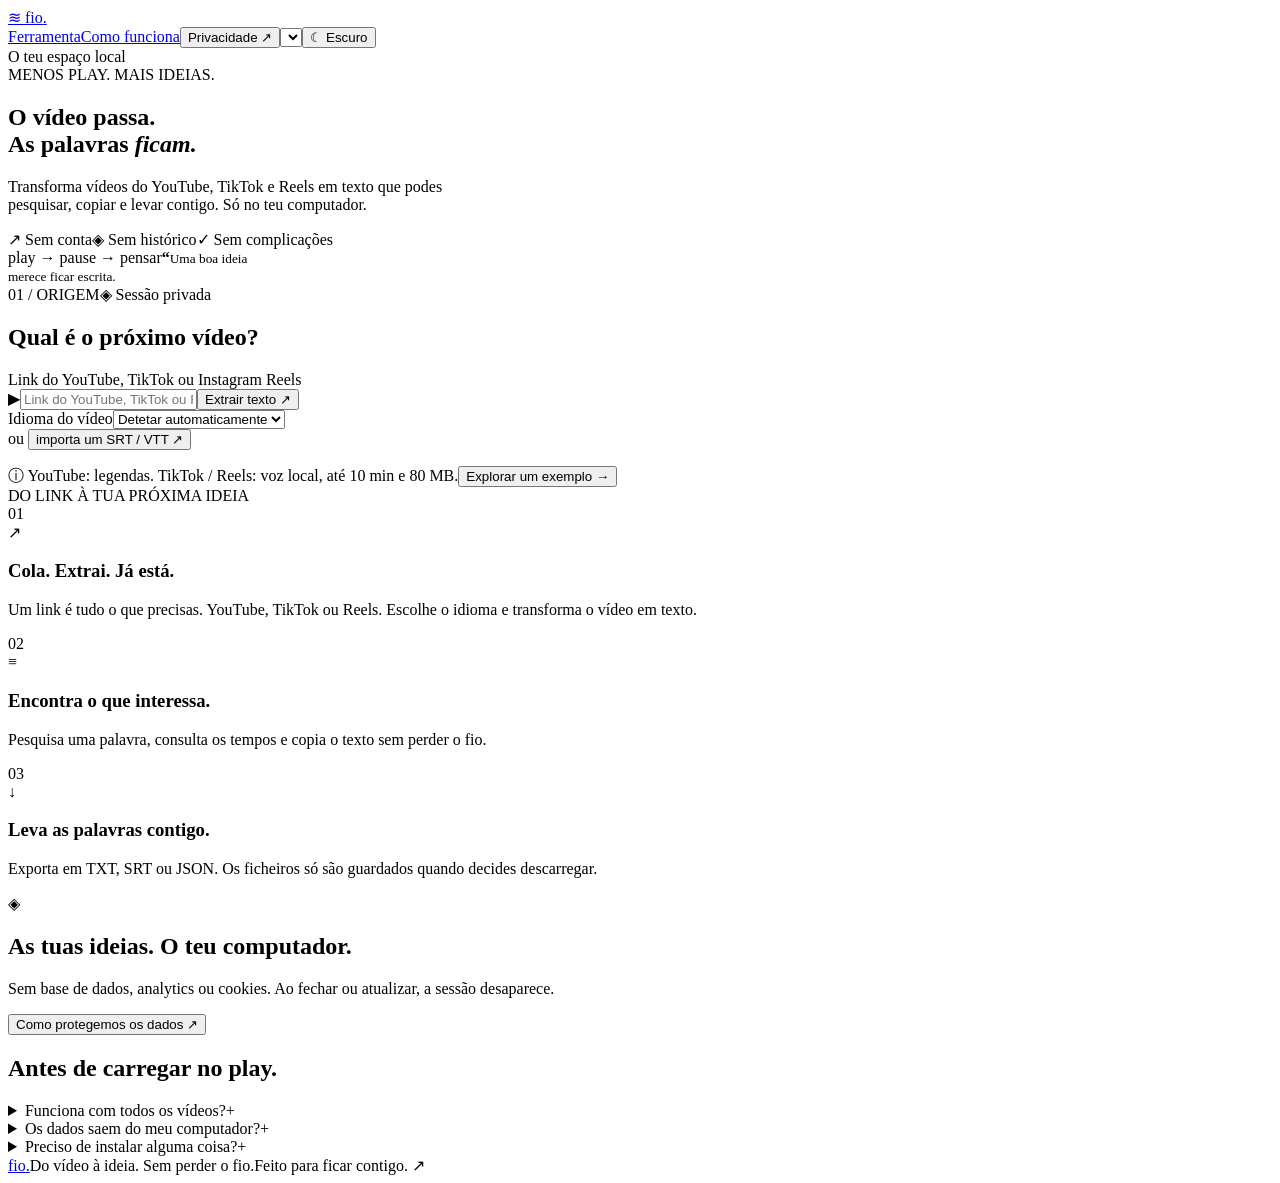
==== public/index.html @ 90cf3dcc "1 1" ====
<!doctype html>
<html lang="pt-PT">
<head><meta charset="UTF-8"><meta name="viewport" content="width=device-width,initial-scale=1"><meta name="description" content="Transforma vídeos do YouTube, TikTok e Reels em texto. Um espaço local, privado e sem histórico."><title>Fio — Do vídeo à ideia.</title><script src="/theme.js"></script><link rel="stylesheet" href="/style.css"><script src="/i18n.js" defer></script><script src="/app.js" defer></script></head>
<body>
<header><a class="brand" href="/" aria-label="Fio início"><span class="brand-icon">≋</span> fio<span class="brand-dot">.</span></a><nav><a href="#workspace">Ferramenta</a><a href="#how">Como funciona</a><button class="text-button" id="privacy">Privacidade ↗</button><select id="site-language" aria-label="Idioma do site"></select><button id="theme-toggle" class="subtle" type="button" aria-label="Alternar tema">☾ Escuro</button></nav><span class="local-pill"><i></i> O teu espaço local</span></header>
<main>
<section class="hero"><div class="eyebrow"><span></span> MENOS PLAY. MAIS IDEIAS.</div><h1>O vídeo passa.<br>As palavras <em>ficam.</em></h1><p>Transforma vídeos do YouTube, TikTok e Reels em texto que podes<br class="desktop"> pesquisar, copiar e levar contigo. Só no teu computador.</p><div class="hero-tags"><span>↗ Sem conta</span><span>◈ Sem histórico</span><span>✓ Sem complicações</span></div><div class="orbit" aria-hidden="true"><span>play → pause → pensar</span><b>“</b><small>Uma boa ideia<br>merece ficar escrita.</small></div></section>
<section id="workspace" class="workspace" aria-label="Extrair transcrição"><div class="card-heading"><span class="step">01 / ORIGEM</span><span class="private-label">◈ Sessão privada</span></div><h2>Qual é o próximo vídeo?</h2><form id="extract-form"><label for="url" class="sr-only">Link do YouTube, TikTok ou Instagram Reels</label><div class="url-row"><span class="play-icon">▶</span><input id="url" type="text" placeholder="Link do YouTube, TikTok ou Reels…" autocomplete="off" spellcheck="false" required maxlength="2048"><button class="primary" id="extract" type="submit">Extrair texto <span>↗</span></button></div><div class="form-bottom"><div class="language-control"><span>Idioma do vídeo</span><select id="language" aria-label="Idioma do vídeo"><option value="auto">Detetar automaticamente</option><option value="pt">Português</option><option value="en">Inglês</option><option value="es">Espanhol</option><option value="fr">Francês</option><option value="de">Alemão</option></select></div><span>ou <button type="button" id="import" class="text-button">importa um SRT / VTT ↗</button></span></div></form><input id="file" type="file" accept=".srt,.vtt" hidden><p id="status" role="status" aria-live="polite"></p><div class="workspace-foot"><span>ⓘ YouTube: legendas. TikTok / Reels: voz local, até 10 min e 80 MB.</span><button id="demo" class="text-button">Explorar um exemplo →</button></div></section>
<section class="result" id="result" hidden><div class="result-top"><div><span class="step">02 / AS PALAVRAS</span><h2 id="result-title">A tua transcrição</h2><p id="metadata"></p></div><button id="clear" class="subtle">Limpar sessão ×</button></div><div class="toolbar"><label class="search"><span>⌕</span><input id="search" type="search" placeholder="Pesquisar no texto…" aria-label="Pesquisar no texto"></label><label class="toggle"><input id="timestamps" type="checkbox" checked> Tempos</label><button id="copy" class="subtle">Copiar</button><select id="format" aria-label="Formato de exportação"><option value="txt">TXT</option><option value="srt">SRT</option><option value="json">JSON</option></select><button id="download" class="primary">Descarregar ↓</button></div><div id="segments" class="segments"></div><div class="result-foot"><span id="count"></span><span>Disponível apenas nesta sessão.</span></div></section>
<section class="benefits" id="how"><div class="section-label">DO LINK À TUA PRÓXIMA IDEIA</div><div class="benefit-grid"><article><span class="number">01</span><div class="line-icon">↗</div><h3>Cola. Extrai. Já está.</h3><p>Um link é tudo o que precisas. YouTube, TikTok ou Reels. Escolhe o idioma e transforma o vídeo em texto.</p></article><article><span class="number">02</span><div class="line-icon">≡</div><h3>Encontra o que interessa.</h3><p>Pesquisa uma palavra, consulta os tempos e copia o texto sem perder o fio.</p></article><article><span class="number">03</span><div class="line-icon">↓</div><h3>Leva as palavras contigo.</h3><p>Exporta em TXT, SRT ou JSON. Os ficheiros só são guardados quando decides descarregar.</p></article></div></section>
<section class="privacy-banner"><span class="privacy-symbol">◈</span><div><h2>As tuas ideias. O teu computador.</h2><p>Sem base de dados, analytics ou cookies. Ao fechar ou atualizar, a sessão desaparece.</p></div><button id="privacy-more" class="text-button">Como protegemos os dados ↗</button></section>
<section class="faq"><h2>Antes de carregar no play.</h2><details><summary>Funciona com todos os vídeos?<span>+</span></summary><p>YouTube requer legendas acessíveis. TikTok e Reels usam reconhecimento de voz local até 10 minutos e 80 MB. Vídeos restritos ou bloqueados podem falhar. O reconhecimento pode conter erros.</p></details><details><summary>Os dados saem do meu computador?<span>+</span></summary><p>O serviço local contacta a plataforma do vídeo, que recebe o pedido e o teu IP. Áudio e transcrições não são enviados a serviços de transcrição. O modelo de voz (~150 MB) é descarregado na primeira utilização e guardado localmente.</p></details><details><summary>Preciso de instalar alguma coisa?<span>+</span></summary><p>Inicia o serviço Python no teu computador e abre o site. Importar SRT/VTT, pesquisar e exportar funciona no navegador.</p></details></section>
</main><footer><a class="brand" href="/">fio<span class="brand-dot">.</span></a><span>Do vídeo à ideia. Sem perder o fio.</span><span>Feito para ficar contigo. ↗</span></footer>
<dialog id="privacy-dialog"><button id="close-dialog" class="subtle">Fechar ×</button><span class="step">PRIVACIDADE, SEM RODAPÉS PEQUENINOS</span><h2>O controlo fica contigo.</h2><p>As transcrições ficam em memória. Só as preferências de tema e idioma do site são guardadas no navegador. Sem cookies, analytics ou histórico.</p><p>O serviço local contacta a plataforma do vídeo, que recebe o pedido e o teu IP. Áudio e transcrições não são enviados a serviços de transcrição. O modelo de voz (~150 MB) é descarregado na primeira utilização e guardado localmente.</p><p>Descarregar guarda um ficheiro no teu dispositivo. Fechar ou atualizar limpa a sessão, sem garantia de eliminação forense. Não é um serviço offline nem anónimo.</p></dialog><div id="toast" role="status"></div>
</body></html>
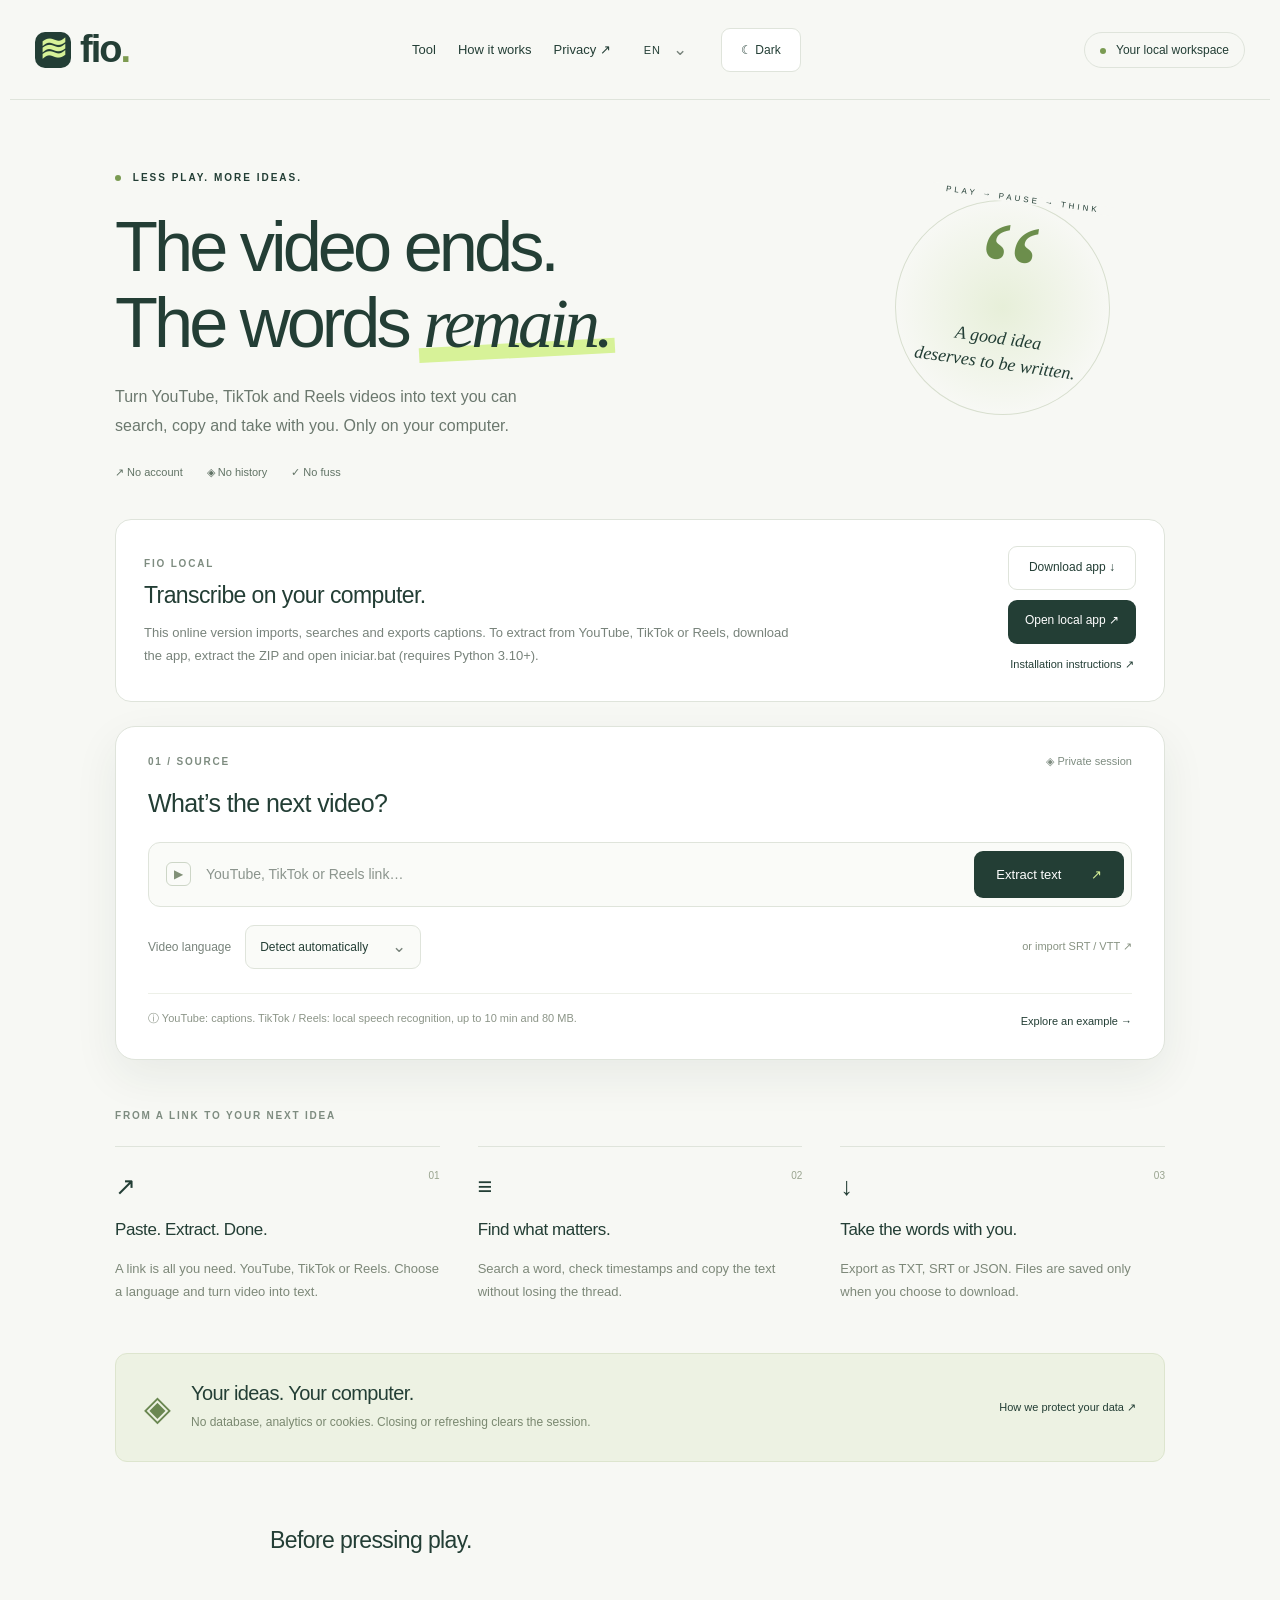
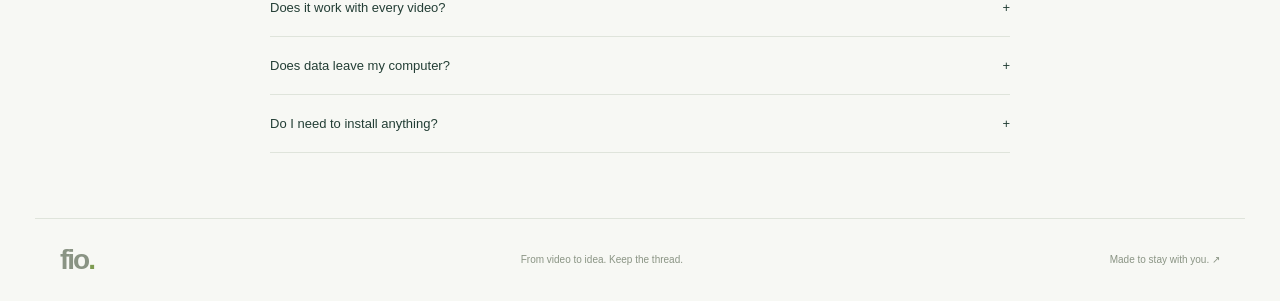
==== commit 07948f5d: "Publish Fio interface on GitHub Pages with local transcription handoff" ====
--- a/public/index.html
+++ b/public/index.html
@@ -1,15 +1,16 @@
 <!doctype html>
 <html lang="pt-PT">
-<head><meta charset="UTF-8"><meta name="viewport" content="width=device-width,initial-scale=1"><meta name="description" content="Transforma vídeos do YouTube, TikTok e Reels em texto. Um espaço local, privado e sem histórico."><title>Fio — Do vídeo à ideia.</title><script src="/theme.js"></script><link rel="stylesheet" href="/style.css"><script src="/i18n.js" defer></script><script src="/app.js" defer></script></head>
+<head><meta charset="UTF-8"><meta name="viewport" content="width=device-width,initial-scale=1"><meta name="description" content="Transforma vídeos do YouTube, TikTok e Reels em texto. Um espaço local, privado e sem histórico."><title>Fio — Do vídeo à ideia.</title><script src="./theme.js"></script><link rel="stylesheet" href="./style.css"><script src="./i18n.js" defer></script><script src="./app.js" defer></script></head>
 <body>
-<header><a class="brand" href="/" aria-label="Fio início"><span class="brand-icon">≋</span> fio<span class="brand-dot">.</span></a><nav><a href="#workspace">Ferramenta</a><a href="#how">Como funciona</a><button class="text-button" id="privacy">Privacidade ↗</button><select id="site-language" aria-label="Idioma do site"></select><button id="theme-toggle" class="subtle" type="button" aria-label="Alternar tema">☾ Escuro</button></nav><span class="local-pill"><i></i> O teu espaço local</span></header>
+<header><a class="brand" href="./" aria-label="Fio início"><span class="brand-icon">≋</span> fio<span class="brand-dot">.</span></a><nav><a href="#workspace">Ferramenta</a><a href="#how">Como funciona</a><button class="text-button" id="privacy">Privacidade ↗</button><select id="site-language" aria-label="Idioma do site"></select><button id="theme-toggle" class="subtle" type="button" aria-label="Alternar tema">☾ Escuro</button></nav><span class="local-pill"><i></i> O teu espaço local</span></header>
 <main>
 <section class="hero"><div class="eyebrow"><span></span> MENOS PLAY. MAIS IDEIAS.</div><h1>O vídeo passa.<br>As palavras <em>ficam.</em></h1><p>Transforma vídeos do YouTube, TikTok e Reels em texto que podes<br class="desktop"> pesquisar, copiar e levar contigo. Só no teu computador.</p><div class="hero-tags"><span>↗ Sem conta</span><span>◈ Sem histórico</span><span>✓ Sem complicações</span></div><div class="orbit" aria-hidden="true"><span>play → pause → pensar</span><b>“</b><small>Uma boa ideia<br>merece ficar escrita.</small></div></section>
+<section id="local-setup" class="local-setup" hidden aria-labelledby="local-setup-title"><div><span class="step">FIO LOCAL</span><h2 id="local-setup-title">Transcreve no teu computador.</h2><p>Esta versão online permite importar, pesquisar e exportar legendas. Para extrair de YouTube, TikTok ou Reels, descarrega a aplicação, extrai o ZIP e abre iniciar.bat (requer Python 3.10+).</p></div><div class="local-actions"><a class="subtle" href="https://github.com/JoaoPedroParreira/Transcripts/archive/refs/heads/main.zip">Descarregar aplicação ↓</a><a class="primary" id="local-open" href="http://127.0.0.1:8765/" target="_blank" rel="noopener noreferrer">Abrir aplicação local ↗</a><a class="text-button" href="https://github.com/JoaoPedroParreira/Transcripts#iniciar-no-windows" target="_blank" rel="noopener noreferrer">Instruções de instalação ↗</a></div></section>
 <section id="workspace" class="workspace" aria-label="Extrair transcrição"><div class="card-heading"><span class="step">01 / ORIGEM</span><span class="private-label">◈ Sessão privada</span></div><h2>Qual é o próximo vídeo?</h2><form id="extract-form"><label for="url" class="sr-only">Link do YouTube, TikTok ou Instagram Reels</label><div class="url-row"><span class="play-icon">▶</span><input id="url" type="text" placeholder="Link do YouTube, TikTok ou Reels…" autocomplete="off" spellcheck="false" required maxlength="2048"><button class="primary" id="extract" type="submit">Extrair texto <span>↗</span></button></div><div class="form-bottom"><div class="language-control"><span>Idioma do vídeo</span><select id="language" aria-label="Idioma do vídeo"><option value="auto">Detetar automaticamente</option><option value="pt">Português</option><option value="en">Inglês</option><option value="es">Espanhol</option><option value="fr">Francês</option><option value="de">Alemão</option></select></div><span>ou <button type="button" id="import" class="text-button">importa um SRT / VTT ↗</button></span></div></form><input id="file" type="file" accept=".srt,.vtt" hidden><p id="status" role="status" aria-live="polite"></p><div class="workspace-foot"><span>ⓘ YouTube: legendas. TikTok / Reels: voz local, até 10 min e 80 MB.</span><button id="demo" class="text-button">Explorar um exemplo →</button></div></section>
 <section class="result" id="result" hidden><div class="result-top"><div><span class="step">02 / AS PALAVRAS</span><h2 id="result-title">A tua transcrição</h2><p id="metadata"></p></div><button id="clear" class="subtle">Limpar sessão ×</button></div><div class="toolbar"><label class="search"><span>⌕</span><input id="search" type="search" placeholder="Pesquisar no texto…" aria-label="Pesquisar no texto"></label><label class="toggle"><input id="timestamps" type="checkbox" checked> Tempos</label><button id="copy" class="subtle">Copiar</button><select id="format" aria-label="Formato de exportação"><option value="txt">TXT</option><option value="srt">SRT</option><option value="json">JSON</option></select><button id="download" class="primary">Descarregar ↓</button></div><div id="segments" class="segments"></div><div class="result-foot"><span id="count"></span><span>Disponível apenas nesta sessão.</span></div></section>
 <section class="benefits" id="how"><div class="section-label">DO LINK À TUA PRÓXIMA IDEIA</div><div class="benefit-grid"><article><span class="number">01</span><div class="line-icon">↗</div><h3>Cola. Extrai. Já está.</h3><p>Um link é tudo o que precisas. YouTube, TikTok ou Reels. Escolhe o idioma e transforma o vídeo em texto.</p></article><article><span class="number">02</span><div class="line-icon">≡</div><h3>Encontra o que interessa.</h3><p>Pesquisa uma palavra, consulta os tempos e copia o texto sem perder o fio.</p></article><article><span class="number">03</span><div class="line-icon">↓</div><h3>Leva as palavras contigo.</h3><p>Exporta em TXT, SRT ou JSON. Os ficheiros só são guardados quando decides descarregar.</p></article></div></section>
 <section class="privacy-banner"><span class="privacy-symbol">◈</span><div><h2>As tuas ideias. O teu computador.</h2><p>Sem base de dados, analytics ou cookies. Ao fechar ou atualizar, a sessão desaparece.</p></div><button id="privacy-more" class="text-button">Como protegemos os dados ↗</button></section>
 <section class="faq"><h2>Antes de carregar no play.</h2><details><summary>Funciona com todos os vídeos?<span>+</span></summary><p>YouTube requer legendas acessíveis. TikTok e Reels usam reconhecimento de voz local até 10 minutos e 80 MB. Vídeos restritos ou bloqueados podem falhar. O reconhecimento pode conter erros.</p></details><details><summary>Os dados saem do meu computador?<span>+</span></summary><p>O serviço local contacta a plataforma do vídeo, que recebe o pedido e o teu IP. Áudio e transcrições não são enviados a serviços de transcrição. O modelo de voz (~150 MB) é descarregado na primeira utilização e guardado localmente.</p></details><details><summary>Preciso de instalar alguma coisa?<span>+</span></summary><p>Inicia o serviço Python no teu computador e abre o site. Importar SRT/VTT, pesquisar e exportar funciona no navegador.</p></details></section>
-</main><footer><a class="brand" href="/">fio<span class="brand-dot">.</span></a><span>Do vídeo à ideia. Sem perder o fio.</span><span>Feito para ficar contigo. ↗</span></footer>
+</main><footer><a class="brand" href="./">fio<span class="brand-dot">.</span></a><span>Do vídeo à ideia. Sem perder o fio.</span><span>Feito para ficar contigo. ↗</span></footer>
 <dialog id="privacy-dialog"><button id="close-dialog" class="subtle">Fechar ×</button><span class="step">PRIVACIDADE, SEM RODAPÉS PEQUENINOS</span><h2>O controlo fica contigo.</h2><p>As transcrições ficam em memória. Só as preferências de tema e idioma do site são guardadas no navegador. Sem cookies, analytics ou histórico.</p><p>O serviço local contacta a plataforma do vídeo, que recebe o pedido e o teu IP. Áudio e transcrições não são enviados a serviços de transcrição. O modelo de voz (~150 MB) é descarregado na primeira utilização e guardado localmente.</p><p>Descarregar guarda um ficheiro no teu dispositivo. Fechar ou atualizar limpa a sessão, sem garantia de eliminação forense. Não é um serviço offline nem anónimo.</p></dialog><div id="toast" role="status"></div>
 </body></html>
--- a/public/style.css
+++ b/public/style.css
@@ -0,0 +1,87 @@
+:root{--paper:#f7f8f4;--ink:#233e35;--muted:#78837b;--line:#dfe4db;--green:#d7f298;--white:#fff;--sans:Arial,Helvetica,sans-serif}*{box-sizing:border-box}html{scroll-behavior:smooth}body{margin:0;background:var(--paper);color:var(--ink);font:15px var(--sans)}button,input,select{font:inherit}button,a,select{ -webkit-tap-highlight-color:transparent}button{cursor:pointer}a{color:inherit;text-decoration:none}button:focus-visible,a:focus-visible,input:focus-visible,select:focus-visible,summary:focus-visible{outline:3px solid #78a650;outline-offset:4px}header{height:100px;max-width:1260px;margin:auto;display:flex;align-items:center;justify-content:space-between;border-bottom:1px solid var(--line);padding:0 25px}.brand{display:flex;align-items:center;font-size:38px;font-weight:800;letter-spacing:-2px}.brand-icon{background:var(--ink);color:var(--green);font-size:34px;line-height:33px;width:36px;height:36px;border-radius:10px;margin-right:9px;text-align:center;letter-spacing:0}.brand-dot{color:#7d9b50}nav{display:flex;align-items:center;gap:32px;font-size:13px}.text-button{border:0;background:transparent;color:inherit;padding:4px 0;font-size:13px}.text-button:hover{text-decoration:underline}.local-pill{border:1px solid var(--line);border-radius:25px;padding:10px 15px;font-size:12px}.local-pill i,.eyebrow span{display:inline-block;width:6px;height:6px;background:#7a9b52;border-radius:50%;margin-right:7px}main{max-width:1100px;margin:auto;padding:0 25px}.hero{padding:72px 0 40px;position:relative}.eyebrow{font-size:10px;letter-spacing:2px;font-weight:700}h1{font-size:clamp(48px,5.5vw,76px);font-weight:500;letter-spacing:-4px;line-height:1.08;margin:26px 0 22px}h1 em{font-family:Georgia,serif;font-weight:400;position:relative;z-index:0}h1 em:after{content:'';position:absolute;left:-2%;bottom:5%;height:15px;width:105%;background:var(--green);z-index:-1;transform:rotate(-3deg)}.hero p{color:#6b786e;font-size:16px;line-height:1.8}.hero-tags{display:flex;gap:24px;margin-top:25px;font-size:11px;color:#617365}.orbit{position:absolute;right:55px;top:100px;width:215px;height:215px;border:1px solid #d8dfcf;border-radius:50%;background:radial-gradient(ellipse at center,#e7efd9,transparent 70%);transform:rotate(8deg);text-align:center}.orbit>span{position:absolute;top:-8px;left:20px;background:var(--paper);padding:0 14px;text-transform:uppercase;font-size:8px;letter-spacing:3px}.orbit b{display:block;font:140px Georgia;line-height:140px;height:125px;color:#6c8e4c}.orbit small{font:italic 18px Georgia;line-height:1.4}.workspace{background:white;border:1px solid var(--line);border-radius:17px;padding:28px 32px;box-shadow:0 10px 35px #233e3505}.card-heading{display:flex;justify-content:space-between;align-items:center}.step,.section-label{font-size:10px;letter-spacing:1.8px;color:#7e8c80;font-weight:700}.private-label{font-size:11px;color:#7e8c80}h2{font-size:23px;font-weight:500;letter-spacing:-.6px}.workspace h2{margin:18px 0 21px}.url-row{display:flex;align-items:center;border:1px solid #cfd8c8;padding:7px;border-radius:9px;background:#fbfcf9;gap:12px}.play-icon{font-size:12px;color:#819077;border:1px solid #cdd6c7;border-radius:6px;padding:4px 7px;margin-left:10px}input{min-width:0;color:var(--ink)}.url-row input{flex:1;border:0;background:transparent;padding:12px 0;outline-offset:0;font-size:14px}.url-row input::placeholder{color:#9aa498}.primary{border:0;background:var(--ink);color:white;padding:16px 22px;border-radius:6px;font-size:13px;white-space:nowrap}.primary span{margin-left:26px;color:var(--green)}.primary:hover{background:#365b47}.primary:disabled{opacity:.6;cursor:wait}.form-bottom{display:flex;justify-content:space-between;margin:17px 0 20px;align-items:center;font-size:11px;color:#889383}select{border:0;background:transparent;color:var(--ink);font-size:12px;padding:5px;max-width:100%}.form-bottom label{display:flex;gap:10px;align-items:center}.form-bottom .text-button{font-size:11px}.workspace-foot{border-top:1px solid #edf0e8;padding-top:17px;display:flex;justify-content:space-between;font-size:11px;color:#8c9588}.workspace-foot button{font-size:11px;color:var(--ink)}#status{font-size:13px;line-height:1.6;color:#7b4b25}#status:empty{display:none}.benefits{padding:50px 0}.section-label{margin-bottom:25px}.benefit-grid{display:grid;grid-template-columns:repeat(3,1fr);gap:38px}.benefit-grid article{position:relative;border-top:1px solid var(--line);padding-top:25px}.number{position:absolute;right:0;top:23px;font-size:10px;color:#99a48f}.line-icon{font-size:25px;margin-bottom:19px}.benefit-grid h3{font-weight:500;font-size:17px;letter-spacing:-.4px}.benefit-grid p{color:#7d8879;font-size:13px;line-height:1.8;margin-bottom:0}.privacy-banner{border:1px solid #dde5ce;background:#edf2e3;border-radius:12px;padding:28px;display:flex;gap:20px;align-items:center}.privacy-symbol{font-size:35px;color:#6a8751}.privacy-banner h2{font-size:20px;margin:0 0 8px}.privacy-banner p{font-size:12px;color:#7a8870;margin:0;line-height:1.6}.privacy-banner button{margin-left:auto;white-space:nowrap;font-size:11px}.faq{max-width:740px;margin:65px auto}.faq h2{margin-bottom:25px}details{border-bottom:1px solid var(--line);font-size:13px}summary{padding:21px 0;cursor:pointer;list-style:none;display:flex;justify-content:space-between}details p{line-height:1.8;color:#6b786e;margin:0 0 22px}footer{max-width:1210px;border-top:1px solid var(--line);margin:0 auto;display:flex;align-items:center;justify-content:space-between;padding:25px;font-size:10px;color:#8a9484}footer .brand{font-size:28px}.result{margin-top:24px;border:1px solid var(--line);background:white;border-radius:14px;padding:28px}.result-top{display:flex;justify-content:space-between;align-items:center}.result-top h2{margin-bottom:8px}.result-top p{font-size:12px;color:var(--muted)}.subtle{border:1px solid var(--line);background:white;color:var(--ink);padding:10px 13px;border-radius:6px;font-size:12px}.toolbar{display:flex;gap:10px;align-items:center;padding:20px 0;border-bottom:1px solid var(--line);flex-wrap:wrap}.search{display:flex;gap:10px;align-items:center;flex:1;border:1px solid var(--line);border-radius:6px;padding:11px}.search input{border:0;width:100%;font-size:13px;background:transparent}.toggle{font-size:12px;display:flex;align-items:center;gap:6px}.toggle input{accent-color:var(--ink)}.segments{max-height:500px;overflow:auto;padding-top:15px}.segment{display:flex;gap:24px;padding:12px 4px;font-size:14px;line-height:1.8;border-bottom:1px solid #f3f5ef}.segment a{font-size:11px;font-family:monospace;color:#7b9257;padding-top:3px}.segment p{margin:0;white-space:pre-wrap}.result-foot{display:flex;justify-content:space-between;border-top:1px solid var(--line);padding-top:18px;margin-top:15px;font-size:11px;color:var(--muted)}mark{background:var(--green);color:inherit}dialog{max-width:560px;border:1px solid var(--line);border-radius:15px;padding:35px;color:var(--ink);background:var(--paper)}dialog::backdrop{background:#18352b70;backdrop-filter:blur(4px)}dialog .step{display:block;margin-top:45px;font-size:9px}dialog p{font-size:14px;line-height:1.8;color:#6b786e}#close-dialog{float:right}#toast{position:fixed;bottom:25px;left:50%;transform:translateX(-50%);background:var(--ink);color:white;border-radius:7px;padding:12px 20px;font-size:13px;z-index:10}#toast:empty{display:none}.sr-only{position:absolute;width:1px;height:1px;padding:0;margin:-1px;overflow:hidden;clip:rect(0,0,0,0);white-space:nowrap;border:0}[hidden]{display:none!important}@media(max-width:800px){header{height:80px}.local-pill{display:none}.orbit{right:0;transform:scale(.8) rotate(8deg);transform-origin:right center}.hero{padding-top:50px}h1{font-size:60px}.hero p{font-size:14px}.privacy-banner{flex-wrap:wrap}.privacy-banner button{margin-left:55px}}@media(max-width:600px){header{padding:0 20px}nav{gap:16px;font-size:11px}nav>a:first-child{display:none}nav button{font-size:11px}main{padding:0 18px}.hero{padding-top:40px}.orbit{display:none}h1{font-size:54px;letter-spacing:-3px}.hero-tags{gap:18px;font-size:10px}.desktop{display:none}.workspace{padding:22px 18px}.url-row{flex-wrap:wrap;gap:6px}.url-row input{width:70%;font-size:12px}.url-row .primary{width:100%}.form-bottom{align-items:flex-start;gap:12px;flex-direction:column}.workspace-foot{gap:15px;align-items:flex-start;line-height:1.6}.workspace-foot button{max-width:110px;text-align:right}.benefit-grid{grid-template-columns:1fr;gap:30px}.benefit-grid article{padding-left:50px}.line-icon{position:absolute;left:0;top:34px}.benefit-grid h3{margin-top:8px}.privacy-banner{padding:22px;gap:14px}.privacy-banner h2{font-size:18px}.privacy-banner>div{flex:1}.privacy-banner button{margin-left:0}.faq{margin:45px 0}.faq h2{font-size:22px}footer{padding:20px;gap:20px}footer>span:last-child{display:none}.result{padding:20px 16px}.result-top{align-items:flex-start;gap:10px}.result-top h2{font-size:20px}.result-top .subtle{font-size:10px;padding:8px}.toolbar{gap:8px}.search{flex-basis:100%}.toolbar .primary{padding:12px}.segment{gap:14px}.result-foot{gap:16px;font-size:10px}}
+:root{color-scheme:light}
+:root[data-theme="dark"]{color-scheme:dark;--paper:#121c18;--ink:#e1ecd9;--muted:#a2afa3;--line:#34463b;--green:#badf84;--white:#1c2922}
+[data-theme="dark"] .workspace,[data-theme="dark"] .result,[data-theme="dark"] .subtle{background:#1b2821}
+[data-theme="dark"] .url-row{background:#152019;border-color:#465b46}
+[data-theme="dark"] .primary,[data-theme="dark"] .brand-icon{background:#bfdf96;color:#17251c}
+[data-theme="dark"] .primary:hover{background:#d1edae}
+[data-theme="dark"] .primary span{color:#30472a}
+[data-theme="dark"] h1 em:after{background:#486137}
+[data-theme="dark"] .hero p,[data-theme="dark"] .hero-tags,[data-theme="dark"] .benefit-grid p,[data-theme="dark"] details p,[data-theme="dark"] dialog p{color:#b0bbaa}
+[data-theme="dark"] .step,[data-theme="dark"] .section-label,[data-theme="dark"] .private-label,[data-theme="dark"] .form-bottom,[data-theme="dark"] .workspace-foot,[data-theme="dark"] .number{color:#a7b49f}
+[data-theme="dark"] .privacy-banner{background:#24321f;border-color:#3f5134}
+[data-theme="dark"] .privacy-banner p{color:#b1bfa5}
+[data-theme="dark"] .orbit{border-color:#3f5134;background:radial-gradient(ellipse at center,#2b3e25,transparent 70%)}
+[data-theme="dark"] .orbit b,[data-theme="dark"] .segment a{color:#bfdf96}
+[data-theme="dark"] .segment,[data-theme="dark"] .workspace-foot{border-color:var(--line)}
+[data-theme="dark"] #status{color:#e6bb8e}
+[data-theme="dark"] #toast{background:#bfdf96;color:#17251c}
+#theme-toggle{min-width:80px}
+@media(max-width:600px){nav{gap:10px}#theme-toggle{min-width:65px;font-size:11px;padding:8px}header{gap:10px}.workspace-foot>span{max-width:65%}}
+/* Unified form surfaces and restrained focus treatment. */
+:root{--control-bg:#fafbf8;--menu-bg:#fff;--focus:#6e8597;--focus-glow:#6e859720;--hover-bg:#edf1ed;--selected-bg:#e8eeeb;--soft-shadow:0 16px 45px #20372d12}
+:root[data-theme="dark"]{--control-bg:#16211d;--menu-bg:#202d27;--focus:#96afbf;--focus-glow:#96afbf1a;--hover-bg:#2b3b33;--selected-bg:#314139;--soft-shadow:0 18px 50px #0004}
+button,a,input,select,summary{transition:background-color .16s,border-color .16s,box-shadow .16s}
+button:focus-visible,a:focus-visible,input:focus-visible,select:focus-visible,summary:focus-visible{outline:2px solid var(--focus);outline-offset:3px}
+.url-row input:focus,.url-row input:focus-visible,.search input:focus,.search input:focus-visible{outline:none;box-shadow:none}
+.url-row,.search{transition:border-color .18s,box-shadow .18s;background:var(--control-bg);border-color:var(--line);border-radius:12px}
+.url-row:focus-within,.search:focus-within,[data-theme="dark"] .url-row:focus-within{border-color:var(--focus);box-shadow:0 0 0 3px var(--focus-glow)}
+.url-row input{padding:14px 3px;line-height:1.5;caret-color:var(--ink)}
+.url-row input::placeholder,.search input::placeholder{color:var(--muted);opacity:.85}
+::selection{background:#829aab55;color:var(--ink)}
+.workspace,.result{border-radius:20px;box-shadow:var(--soft-shadow)}
+.workspace h2{margin:21px 0 24px;font-size:25px}
+.primary,.subtle{border-radius:9px;min-height:44px}
+.primary{font-weight:500}.subtle:hover{background:var(--hover-bg)}
+.form-bottom{gap:20px;margin:18px 0 24px;min-height:44px;flex-wrap:wrap}
+.language-control{display:flex;align-items:center;gap:14px;min-width:0}
+.language-control>span{font-size:12px;color:var(--muted);white-space:nowrap}
+.select-control{position:relative;display:inline-block;min-width:0;flex-shrink:0}
+.select-trigger{display:flex;align-items:center;justify-content:space-between;gap:24px;min-height:44px;padding:10px 14px;color:var(--ink);background:var(--control-bg);border:1px solid var(--line);border-radius:9px;font-size:12px;text-align:left;white-space:nowrap}
+.select-trigger:hover,.select-trigger[aria-expanded="true"]{border-color:var(--focus);background:var(--hover-bg)}
+.select-trigger:disabled{opacity:.5;cursor:wait}
+.select-chevron{color:var(--muted);font-size:17px;line-height:1;transition:transform .18s}
+.select-trigger[aria-expanded="true"] .select-chevron{transform:rotate(180deg)}
+.select-menu{position:absolute;z-index:30;top:calc(100% + 8px);left:0;min-width:100%;width:max-content;max-width:min(310px,calc(100vw - 60px));padding:6px;border:1px solid var(--line);border-radius:12px;background:var(--menu-bg);box-shadow:0 14px 40px #0003;max-height:280px;overflow-y:auto}
+.select-option{display:flex;align-items:center;justify-content:space-between;gap:22px;width:100%;min-height:40px;padding:11px 12px;border:0;border-radius:7px;background:transparent;color:var(--ink);font-size:12px;text-align:left;white-space:nowrap}
+.select-option::after{content:'';width:12px;flex-shrink:0}
+.select-option[aria-selected="true"]{background:var(--selected-bg);font-weight:600}
+.select-option[aria-selected="true"]::after{content:'✓';color:var(--ink)}
+.select-option:hover,.select-option:focus-visible{outline:none;background:var(--hover-bg);box-shadow:inset 0 0 0 1px var(--focus)}
+.toolbar{display:grid;grid-template-columns:minmax(160px,1fr) auto auto auto auto;gap:10px;padding:22px 0;align-items:center}
+.toolbar .search{height:44px;padding:0 14px;min-width:0}.search input{height:100%;font-size:13px}
+.toolbar .primary,.toolbar .subtle{height:44px;padding:0 17px}
+.toggle{height:44px;padding:0 8px;white-space:nowrap;gap:9px;cursor:pointer}
+.toggle input{appearance:none;width:17px;height:17px;flex-shrink:0;margin:0;border:1px solid var(--muted);border-radius:5px;background:var(--control-bg);display:grid;place-content:center;cursor:pointer}
+.toggle input:checked{background:var(--selected-bg);border-color:var(--focus)}
+.toggle input:checked::after{content:'✓';font-size:12px;font-weight:700;color:var(--ink)}
+.select-format .select-trigger{min-width:90px}
+.select-format .select-menu{left:auto;right:0;min-width:135px}
+.segment{padding:16px 8px;gap:24px;align-items:baseline;border-radius:6px;overflow-wrap:anywhere}
+.segment:hover{background:var(--control-bg)}
+.segment>a,.segment>span{flex-shrink:0;font:11px monospace;color:var(--muted);min-width:44px}
+.segment>a:hover{text-decoration:underline}.segment p{min-width:0;line-height:1.85}
+.segments{scrollbar-width:thin;scrollbar-color:var(--line) transparent;scrollbar-gutter:stable;padding-right:8px}
+mark{background:var(--selected-bg);color:var(--ink);border-bottom:1px solid var(--focus);border-radius:3px;padding:1px 2px}
+#metadata{line-height:1.7;overflow-wrap:anywhere}
+@media(max-width:800px){.toolbar{grid-template-columns:1fr auto auto auto}.toolbar .search{grid-column:1/-1}.toolbar .toggle{justify-self:start}}
+@media(max-width:600px){.workspace,.result{border-radius:16px}.workspace h2{font-size:23px}.form-bottom{align-items:stretch;gap:14px}.language-control{justify-content:space-between;gap:10px}.select-language .select-trigger{gap:15px;font-size:11px}.form-bottom>span{text-align:right}.toolbar{grid-template-columns:1fr auto;gap:10px}.toolbar .search{grid-column:1/-1}.toolbar .toggle{grid-column:1}.toolbar .select-format{grid-column:1;grid-row:3}.toolbar #download{grid-column:2;grid-row:3}.toolbar #copy{grid-column:2;grid-row:2}.select-format .select-menu{right:auto;left:0}.url-row input{font-size:13px}.segment{gap:14px;padding-left:2px}.result-top{gap:16px}}
+@media(prefers-reduced-motion:reduce){html{scroll-behavior:auto}*,*::before,*::after{transition:none!important}}
+/* Compact interface-language picker and searchable transcription languages. */
+.select-site-language .select-trigger{min-width:66px;padding:8px 10px;gap:9px;min-height:36px;background:transparent;border-color:transparent;font-size:11px;letter-spacing:.8px}
+.select-site-language .select-trigger:hover,.select-site-language .select-trigger[aria-expanded="true"]{border-color:var(--line);background:var(--hover-bg)}
+.select-site-language .select-menu{left:auto;right:0;min-width:170px}
+.select-language .select-menu{width:330px;max-width:calc(100vw - 72px);max-height:355px;padding:8px;overflow:hidden}
+.select-language .select-options{max-height:270px;overflow-y:auto;scrollbar-width:thin;scrollbar-color:var(--line) transparent;overscroll-behavior:contain}
+.language-search{display:block;width:100%;height:40px;padding:10px 12px;margin:0 0 7px;border:1px solid var(--line);border-radius:8px;background:var(--control-bg);color:var(--ink);font-size:12px;box-shadow:none}
+.language-search:focus,.language-search:focus-visible{outline:none;border-color:var(--focus);box-shadow:0 0 0 2px var(--focus-glow)}
+.language-search::placeholder{color:var(--muted)}
+.option-text{display:flex;flex-direction:column;gap:5px;min-width:0}
+.option-text small{font-size:10px;font-weight:400;line-height:1.5;color:var(--muted);white-space:normal}
+.select-language .select-option{white-space:normal;min-height:49px;gap:10px}
+.select-empty{padding:16px 10px;text-align:center;color:var(--muted);font-size:12px}
+html[lang="de"] .hero h1,html[lang="fr"] .hero h1{font-size:clamp(44px,5vw,66px)}
+header nav{gap:22px}
+@media(max-width:800px){header nav{gap:12px}.hero h1{max-width:70%}.hero p{max-width:75%}}
+@media(max-width:600px){header{padding:0 16px}header nav{gap:8px}header nav>a{display:none}.hero h1,.hero p{max-width:100%}.select-site-language .select-trigger{min-width:54px;padding:8px 5px}.select-language .select-menu{left:auto;right:0;width:310px;max-width:calc(100vw - 72px)}.language-control>span{white-space:normal;font-size:11px}.select-language .select-trigger{max-width:220px}.select-language .select-trigger>span:first-child{overflow:hidden;text-overflow:ellipsis}.toolbar{grid-template-columns:minmax(0,1fr) auto}.toolbar .primary{white-space:normal;max-width:190px}}
+.local-setup{margin:0 0 24px;padding:26px 28px;border:1px solid var(--line);border-radius:16px;background:var(--white);display:grid;grid-template-columns:minmax(0,1fr) auto;gap:30px;align-items:center}.local-setup h2{margin:12px 0}.local-setup p{font-size:13px;color:var(--muted);line-height:1.8;margin:0;max-width:650px}.local-actions{display:flex;flex-direction:column;gap:10px;text-align:center}.local-actions .primary,.local-actions .subtle{display:block;padding:13px 17px;font-size:12px}.local-actions .text-button{font-size:11px}@media(max-width:650px){.local-setup{grid-template-columns:1fr;padding:22px;gap:20px}.local-actions{align-items:stretch}}
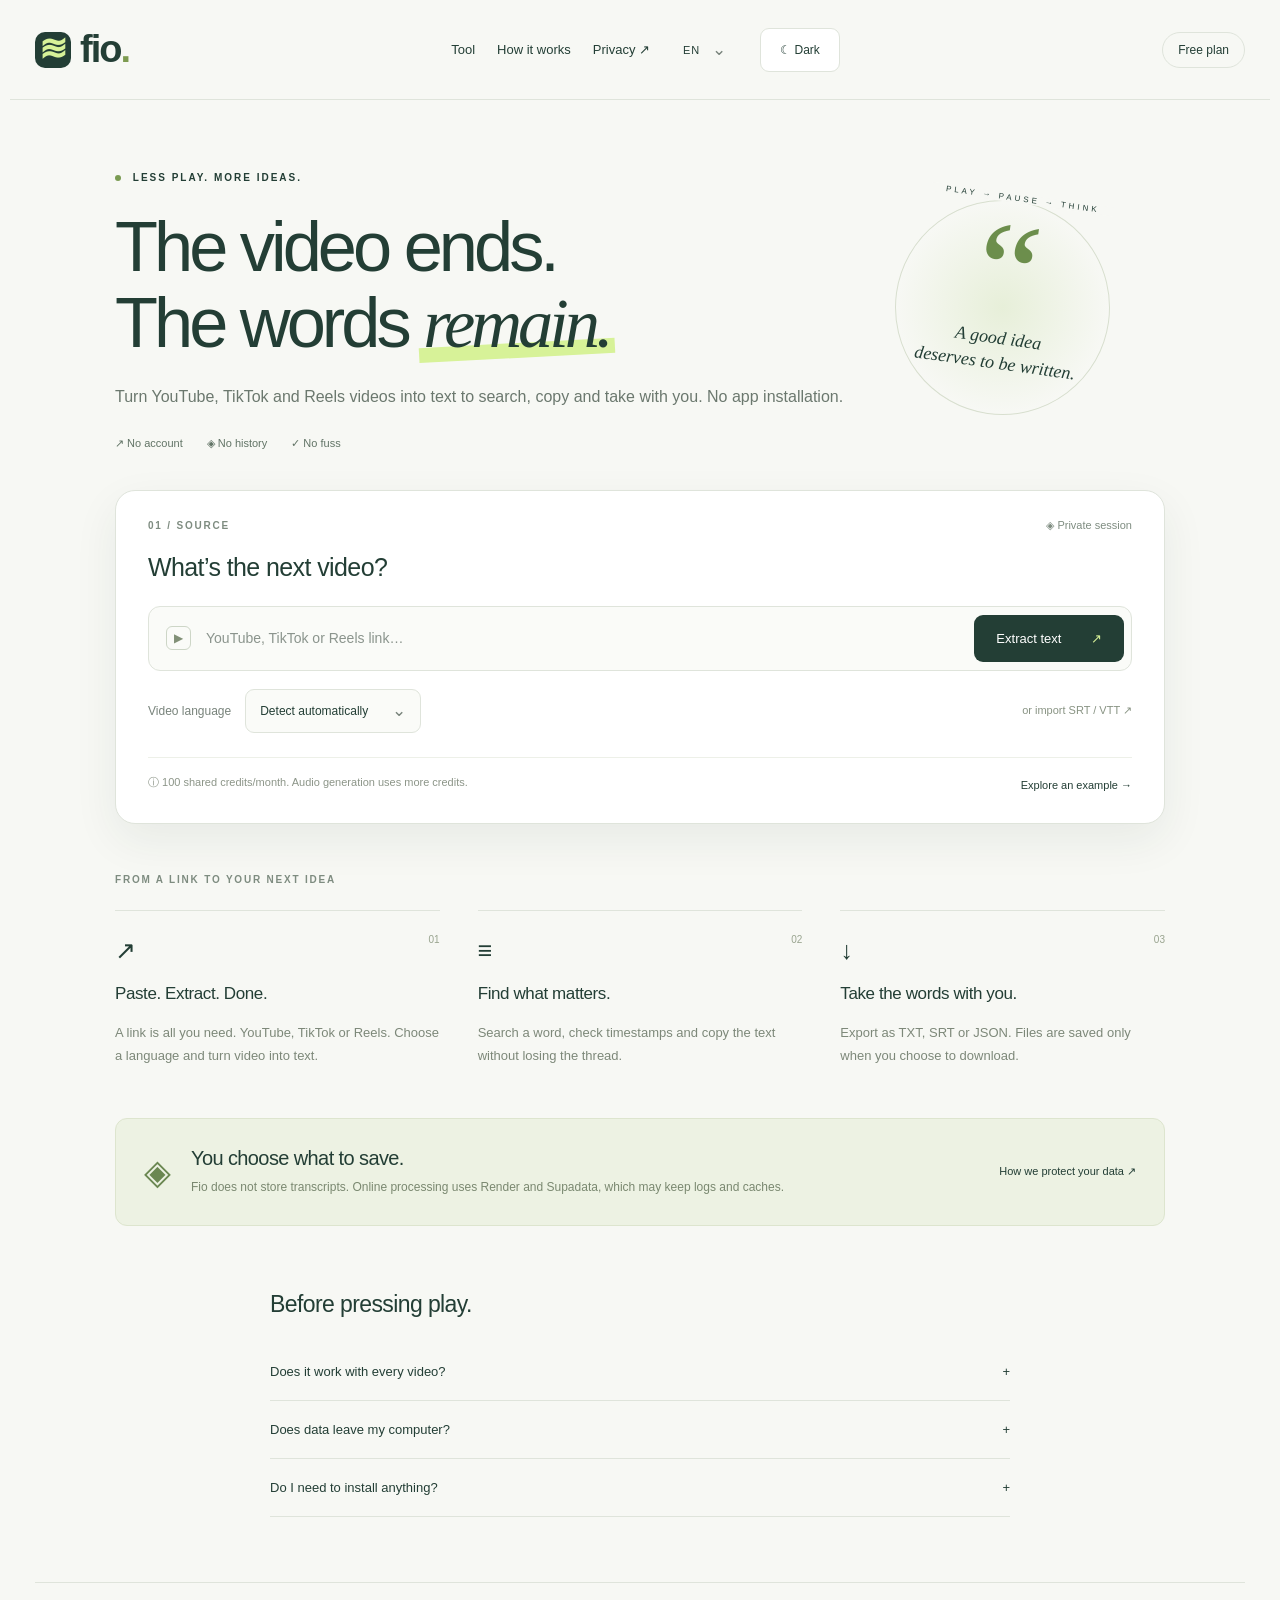
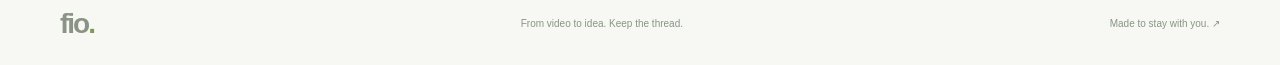
==== commit 2a26b9af: "Enable same-page online transcripts with free API, quota notices and accurate privacy disclosures" ====
--- a/public/index.html
+++ b/public/index.html
@@ -1,6 +1,6 @@
 <!doctype html>
 <html lang="pt-PT">
-<head><meta charset="UTF-8"><meta name="viewport" content="width=device-width,initial-scale=1"><meta name="description" content="Transforma vídeos do YouTube, TikTok e Reels em texto. Um espaço local, privado e sem histórico."><title>Fio — Do vídeo à ideia.</title><script src="./theme.js"></script><link rel="stylesheet" href="./style.css"><script src="./i18n.js" defer></script><script src="./app.js" defer></script></head>
+<head><meta charset="UTF-8"><meta name="viewport" content="width=device-width,initial-scale=1"><meta name="description" content="Transforma vídeos do YouTube, TikTok e Reels em texto. Um espaço local, privado e sem histórico."><title>Fio — Do vídeo à ideia.</title><script src="./theme.js"></script><link rel="stylesheet" href="./style.css"><script src="./config.js" defer></script><script src="./i18n.js" defer></script><script src="./app.js" defer></script></head>
 <body>
 <header><a class="brand" href="./" aria-label="Fio início"><span class="brand-icon">≋</span> fio<span class="brand-dot">.</span></a><nav><a href="#workspace">Ferramenta</a><a href="#how">Como funciona</a><button class="text-button" id="privacy">Privacidade ↗</button><select id="site-language" aria-label="Idioma do site"></select><button id="theme-toggle" class="subtle" type="button" aria-label="Alternar tema">☾ Escuro</button></nav><span class="local-pill"><i></i> O teu espaço local</span></header>
 <main>
